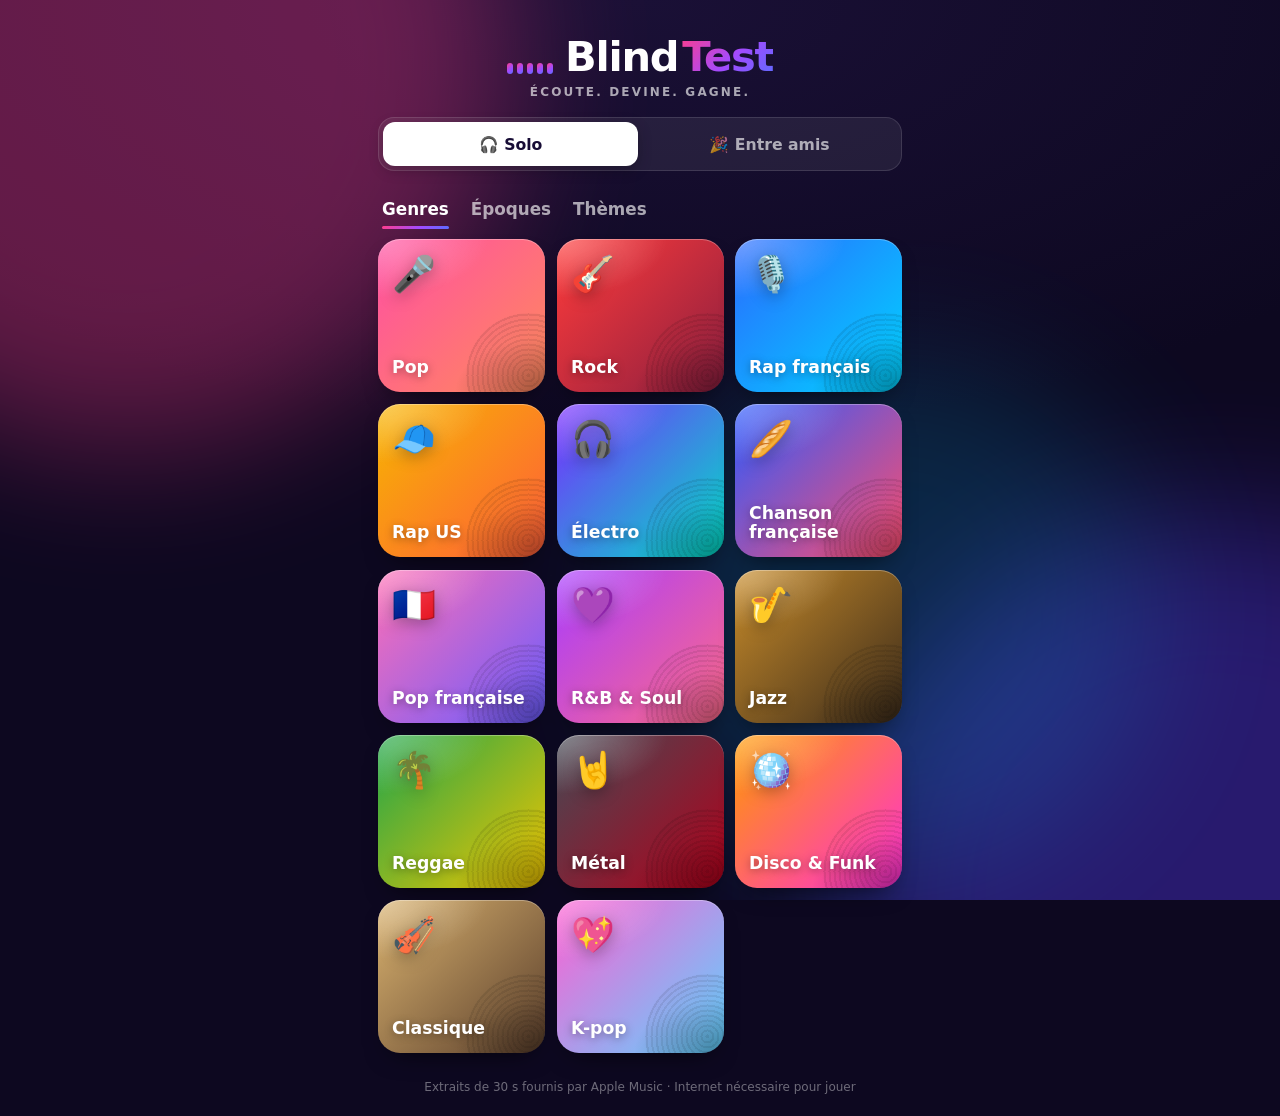
==== index.html @ 9ecc700f "Blind Test : application web installable sur iPhone (PWA) Co-Authored-By: Claude Opus 5.5 <noreply@a" ====
<!doctype html>
<html lang="fr">
<head>
  <meta charset="utf-8">
  <meta name="viewport" content="width=device-width, initial-scale=1, viewport-fit=cover">
  <title>Blind Test</title>
  <meta name="description" content="Le blind test musical par genres, époques et thèmes.">
  <meta name="theme-color" content="#0d0820">
  <meta name="color-scheme" content="dark">
  <meta name="apple-mobile-web-app-capable" content="yes">
  <meta name="mobile-web-app-capable" content="yes">
  <meta name="apple-mobile-web-app-status-bar-style" content="black-translucent">
  <meta name="apple-mobile-web-app-title" content="Blind Test">
  <meta name="format-detection" content="telephone=no">
  <link rel="manifest" href="manifest.webmanifest">
  <link rel="icon" href="icons/icon-192.png" type="image/png">
  <link rel="apple-touch-icon" href="icons/apple-touch-icon.png">
  <link rel="stylesheet" href="css/style.css">
</head>
<body>
  <div class="bg" aria-hidden="true"><span class="blob b1"></span><span class="blob b2"></span><span class="blob b3"></span></div>
  <main id="app" aria-live="polite"></main>
  <div id="sheet-root"></div>
  <div id="toast" role="status"></div>
  <noscript>Activez JavaScript pour jouer.</noscript>
  <script type="module" src="js/app.js"></script>
</body>
</html>
---- css/style.css ----
/* ═════════════ Blind Test : thème sombre « soirée » ═════════════ */
:root {
  --bg: #0d0820;
  --bg2: #1a1036;
  --surface: rgba(255, 255, 255, 0.07);
  --surface-2: rgba(255, 255, 255, 0.12);
  --border: rgba(255, 255, 255, 0.12);
  --text: #ffffff;
  --muted: rgba(255, 255, 255, 0.64);
  --accent: #ff3d8b;
  --accent-2: #7b5cff;
  --accent-grad: linear-gradient(135deg, #ff3d8b 0%, #a24bff 55%, #5b6cff 100%);
  --ok: #2ee59d;
  --ko: #ff4f6d;
  --warn: #ffc24b;
  --p0: #ff4f8b; --p1: #4fc3ff; --p2: #ffd23f; --p3: #7cff6b; --p4: #b388ff; --p5: #ff9f43;
  --radius: 22px;
  --safe-t: env(safe-area-inset-top, 0px);
  --safe-b: env(safe-area-inset-bottom, 0px);
  color-scheme: dark;
}

* { box-sizing: border-box; -webkit-tap-highlight-color: transparent; }
html, body { margin: 0; min-height: 100%; }
body {
  background: var(--bg);
  color: var(--text);
  font-family: -apple-system, BlinkMacSystemFont, "SF Pro Rounded", "SF Pro Display", "Segoe UI", Roboto, system-ui, sans-serif;
  -webkit-font-smoothing: antialiased;
  overscroll-behavior-y: none;
  -webkit-user-select: none; user-select: none;
}
button, input { font: inherit; color: inherit; }
button { cursor: pointer; border: 0; background: none; touch-action: manipulation; }
input { -webkit-user-select: text; user-select: text; }
h1, h2, h3, p { margin: 0; }
[hidden] { display: none !important; }

/* Fond animé */
.bg { position: fixed; inset: 0; overflow: hidden; z-index: -1; background: radial-gradient(120% 80% at 50% 0%, var(--bg2) 0%, var(--bg) 60%); }
.blob { position: absolute; width: 60vmax; height: 60vmax; border-radius: 50%; filter: blur(70px); opacity: 0.35; animation: drift 22s ease-in-out infinite alternate; }
.b1 { background: #ff3d8b; top: -25vmax; left: -20vmax; }
.b2 { background: #5b3cff; bottom: -30vmax; right: -25vmax; animation-delay: -7s; }
.b3 { background: #00c6ff; top: 40%; left: 50%; width: 40vmax; height: 40vmax; opacity: 0.16; animation-delay: -14s; }
@keyframes drift { to { transform: translate(8vmax, 6vmax) scale(1.15); } }

.screen {
  max-width: 560px; margin: 0 auto; min-height: 100vh; min-height: 100dvh;
  padding: calc(var(--safe-t) + 14px) 18px calc(var(--safe-b) + 22px);
  display: flex; flex-direction: column;
  animation: enter 0.35s ease both;
}
.screen.center { justify-content: center; }
@keyframes enter { from { opacity: 0; transform: translateY(10px); } }

.muted { color: var(--muted); }
.small { font-size: 0.88rem; }
.center { text-align: center; }
.huge { font-size: 4.2rem; line-height: 1; }

/* ───────── Boutons ───────── */
.cta {
  display: flex; align-items: center; justify-content: center; gap: 6px;
  width: 100%; min-height: 56px; padding: 0 22px; border-radius: 18px;
  background: var(--accent-grad); color: #fff; font-weight: 700; font-size: 1.08rem; letter-spacing: 0.01em;
  box-shadow: 0 10px 30px -8px rgba(255, 61, 139, 0.6), inset 0 1px 0 rgba(255, 255, 255, 0.25);
  transition: transform 0.12s ease, filter 0.2s;
}
.cta:active { transform: scale(0.97); filter: brightness(1.1); }
.cta.small { width: auto; min-height: 52px; padding: 0 20px; }
.cta.danger { background: linear-gradient(135deg, #ff4f6d, #c2185b); box-shadow: 0 10px 30px -10px rgba(255, 79, 109, 0.7); }
.ghost {
  width: 100%; min-height: 50px; border-radius: 16px; color: var(--muted); font-weight: 600;
  background: var(--surface); border: 1px solid var(--border); margin-top: 10px;
}
.ghost:active { background: var(--surface-2); }
.icon-btn {
  width: 40px; height: 40px; flex: 0 0 40px; border-radius: 50%; display: grid; place-items: center;
  background: var(--surface); border: 1px solid var(--border); color: var(--muted); font-size: 0.95rem;
}
.icon-btn:active { transform: scale(0.92); }

/* ───────── Égaliseur ───────── */
.eq { display: inline-flex; align-items: flex-end; gap: 4px; height: 34px; }
.eq i { width: 6px; border-radius: 3px; background: var(--accent-grad); animation: bounce 0.9s ease-in-out infinite; height: 30%; }
.eq i:nth-child(2n) { animation-duration: 0.7s; animation-delay: -0.2s; }
.eq i:nth-child(3n) { animation-duration: 1.1s; animation-delay: -0.5s; }
.eq i:nth-child(5n) { animation-duration: 0.8s; animation-delay: -0.35s; }
@keyframes bounce { 0%, 100% { height: 18%; } 50% { height: 100%; } }
.eq.wide { height: 28px; gap: 5px; margin: 18px auto 6px; }
.eq.wide i { width: 5px; background: rgba(255, 255, 255, 0.85); }
.eq.calm i { animation-duration: 2.4s; opacity: 0.5; }

/* ═════════════ Accueil ═════════════ */
.hero { text-align: center; padding: 18px 0 18px; }
.logo { display: inline-flex; align-items: center; gap: 12px; }
.logo h1 { font-size: 2.6rem; font-weight: 900; letter-spacing: -0.03em; }
.logo h1 span {
  background: var(--accent-grad); -webkit-background-clip: text; background-clip: text; color: transparent; margin-left: 4px;
}
.tagline { color: var(--muted); margin-top: 4px; letter-spacing: 0.18em; text-transform: uppercase; font-size: 0.75rem; font-weight: 600; }

.hint {
  display: flex; gap: 10px; align-items: center; margin-bottom: 14px; padding: 12px 14px; border-radius: 16px;
  background: rgba(79, 195, 255, 0.12); border: 1px solid rgba(79, 195, 255, 0.35); font-size: 0.9rem; line-height: 1.35;
}
.hint-x { color: var(--muted); padding: 4px 6px; }
.share-ico { display: inline-block; padding: 0 3px; border: 1px solid currentColor; border-radius: 4px; font-size: 0.75rem; }

.seg {
  display: flex; padding: 4px; border-radius: 16px; background: var(--surface); border: 1px solid var(--border); gap: 4px;
}
.seg button {
  flex: 1; min-height: 44px; border-radius: 12px; color: var(--muted); font-weight: 650; font-size: 0.98rem;
  transition: background 0.2s, color 0.2s;
}
.seg button.on { background: #fff; color: #170c35; box-shadow: 0 4px 14px rgba(0, 0, 0, 0.25); }
.seg.small button { min-height: 40px; font-size: 0.92rem; }
.seg.small button.on { background: var(--accent-grad); color: #fff; }

.tabs { display: flex; gap: 22px; margin: 22px 4px 14px; }
.tabs button { padding: 6px 0; color: var(--muted); font-weight: 700; font-size: 1.05rem; position: relative; }
.tabs button.on { color: #fff; }
.tabs button.on::after {
  content: ""; position: absolute; left: 0; right: 0; bottom: -4px; height: 3px; border-radius: 3px; background: var(--accent-grad);
}

.grid { display: grid; grid-template-columns: repeat(2, 1fr); gap: 12px; }
@media (min-width: 480px) { .grid { grid-template-columns: repeat(3, 1fr); } }
.tile {
  position: relative; aspect-ratio: 1 / 0.92; border-radius: var(--radius); padding: 14px; text-align: left;
  background: var(--g); overflow: hidden; isolation: isolate;
  display: flex; flex-direction: column; justify-content: space-between;
  box-shadow: 0 12px 26px -14px rgba(0, 0, 0, 0.8), inset 0 1px 0 rgba(255, 255, 255, 0.3);
  transition: transform 0.15s ease;
  animation: pop 0.4s ease both;
}
.grid .tile:nth-child(2) { animation-delay: 0.03s; } .grid .tile:nth-child(3) { animation-delay: 0.06s; }
.grid .tile:nth-child(4) { animation-delay: 0.09s; } .grid .tile:nth-child(5) { animation-delay: 0.12s; }
.grid .tile:nth-child(6) { animation-delay: 0.15s; } .grid .tile:nth-child(n+7) { animation-delay: 0.18s; }
@keyframes pop { from { opacity: 0; transform: scale(0.92); } }
.tile::before { /* reflet */
  content: ""; position: absolute; inset: 0; z-index: -1;
  background: radial-gradient(120% 70% at 0% 0%, rgba(255, 255, 255, 0.35), transparent 55%),
              radial-gradient(90% 60% at 100% 100%, rgba(0, 0, 0, 0.35), transparent 60%);
}
.tile::after { /* disque décoratif */
  content: ""; position: absolute; right: -28%; bottom: -30%; width: 75%; aspect-ratio: 1; border-radius: 50%; z-index: -1;
  background: repeating-radial-gradient(circle, rgba(0, 0, 0, 0.18) 0 2px, rgba(0, 0, 0, 0.05) 2px 5px);
  opacity: 0.55;
}
.tile:active { transform: scale(0.95); }
.tile-emoji { font-size: 2.2rem; filter: drop-shadow(0 4px 8px rgba(0, 0, 0, 0.3)); }
.tile-name { font-weight: 800; font-size: 1.08rem; line-height: 1.15; text-shadow: 0 2px 8px rgba(0, 0, 0, 0.35); }
.tile-rec {
  position: absolute; top: 12px; right: 12px; font-size: 0.75rem; font-weight: 700; padding: 4px 8px; border-radius: 99px;
  background: rgba(0, 0, 0, 0.3); backdrop-filter: blur(6px); -webkit-backdrop-filter: blur(6px);
}
.foot { margin-top: auto; padding-top: 26px; text-align: center; font-size: 0.75rem; color: rgba(255, 255, 255, 0.4); }

/* ═════════════ Feuille de réglages ═════════════ */
#sheet-root .backdrop {
  position: fixed; inset: 0; background: rgba(5, 2, 15, 0.6); opacity: 0; transition: opacity 0.25s; z-index: 20;
  backdrop-filter: blur(4px); -webkit-backdrop-filter: blur(4px);
}
#sheet-root .sheet {
  position: fixed; left: 0; right: 0; bottom: 0; z-index: 21; margin: 0 auto; max-width: 560px;
  max-height: 92vh; max-height: 92dvh; overflow-y: auto; -webkit-overflow-scrolling: touch;
  background: linear-gradient(180deg, #1f1442, #140c2c); border: 1px solid var(--border); border-bottom: 0;
  border-radius: 28px 28px 0 0; padding: 10px 18px calc(var(--safe-b) + 18px);
  transform: translateY(105%); transition: transform 0.32s cubic-bezier(0.2, 0.9, 0.25, 1);
  box-shadow: 0 -20px 60px rgba(0, 0, 0, 0.5);
}
#sheet-root.open .backdrop { opacity: 1; }
#sheet-root.open .sheet { transform: none; }
.sheet.small { text-align: center; padding-top: 26px; }
.sheet.small h2 { margin-bottom: 6px; }
.sheet.small .cta { margin-top: 20px; }
.grabber { width: 40px; height: 5px; border-radius: 3px; background: rgba(255, 255, 255, 0.25); margin: 0 auto 12px; }
.sheet-head {
  display: flex; align-items: center; gap: 14px; padding: 14px; border-radius: 20px; background: var(--g); margin-bottom: 6px;
  box-shadow: inset 0 1px 0 rgba(255, 255, 255, 0.3);
}
.sheet-head div { flex: 1; }
.sheet-head h2 { font-size: 1.35rem; font-weight: 800; text-shadow: 0 2px 8px rgba(0, 0, 0, 0.3); }
.sheet-head p { font-size: 0.85rem; opacity: 0.85; }
.sheet-head .icon-btn { background: rgba(0, 0, 0, 0.25); color: #fff; border-color: rgba(255, 255, 255, 0.2); }
.sheet-body { padding: 4px 0 16px; }
.field { margin-top: 16px; }
.field > label { display: block; font-size: 0.8rem; font-weight: 700; color: var(--muted); text-transform: uppercase; letter-spacing: 0.08em; margin: 0 0 8px 4px; }
.help { color: var(--muted); font-size: 0.85rem; margin: 8px 4px 0; line-height: 1.35; }
.record { margin: 18px 4px 0; color: var(--muted); font-size: 0.95rem; }
.record b { color: var(--warn); }
.players { display: flex; flex-direction: column; gap: 8px; }
.player-row { display: flex; align-items: center; gap: 10px; }
.player-name {
  flex: 1; min-width: 0; height: 46px; border-radius: 14px; padding: 0 14px; font-size: 16px;
  background: var(--surface); border: 1px solid var(--border); outline: none;
}
.player-name:focus { border-color: var(--accent); background: var(--surface-2); }
.add-player { margin-top: 8px; color: #fff; }

.avatar {
  width: 38px; height: 38px; flex: 0 0 38px; border-radius: 50%; display: inline-grid; place-items: center;
  background: var(--c, var(--accent)); color: #12082a; font-weight: 900; font-size: 1rem;
  box-shadow: 0 0 0 3px rgba(255, 255, 255, 0.12);
}
.avatar.xl { width: 96px; height: 96px; font-size: 2.6rem; margin: 0 auto 14px; box-shadow: 0 0 0 8px rgba(255, 255, 255, 0.08), 0 20px 50px -10px var(--c); }
.dot { display: inline-block; width: 10px; height: 10px; border-radius: 50%; background: var(--c); margin-right: 6px; vertical-align: 1px; }

/* ═════════════ Barre du haut (partie) ═════════════ */
.topbar { display: flex; align-items: center; gap: 12px; }
.progress { flex: 1; height: 8px; border-radius: 99px; background: var(--surface-2); overflow: hidden; }
.progress i { display: block; height: 100%; border-radius: inherit; background: var(--accent-grad); transition: width 0.4s; }
.pill {
  padding: 8px 14px; border-radius: 99px; background: var(--surface); border: 1px solid var(--border);
  font-size: 0.92rem; white-space: nowrap; max-width: 46vw; overflow: hidden; text-overflow: ellipsis;
}
.pill b { font-variant-numeric: tabular-nums; }

/* ═════════════ Chargement / intro / erreurs ═════════════ */
.loading, .error-card { text-align: center; display: flex; flex-direction: column; align-items: center; gap: 10px; }
.loading .disc { margin-bottom: 24px; }
.loading .ghost { max-width: 220px; margin-top: 26px; }
.error-card p { color: var(--muted); line-height: 1.45; margin-bottom: 18px; max-width: 360px; }
.error-card .cta { max-width: 320px; }
.error-card .ghost { max-width: 320px; }

.intro-card {
  margin: auto 0; text-align: center; padding: 34px 22px 22px; border-radius: 30px;
  background: linear-gradient(180deg, rgba(255, 255, 255, 0.09), rgba(255, 255, 255, 0.03)); border: 1px solid var(--border);
  position: relative; overflow: hidden;
}
.intro-card::before {
  content: ""; position: absolute; inset: -40% -40% auto; height: 70%; background: var(--g); filter: blur(60px); opacity: 0.45; z-index: -1;
}
.intro-card h2 { font-size: 1.7rem; font-weight: 850; margin: 8px 0 6px; }
.intro-card .huge { margin-bottom: 6px; }
.intro-card .cta { margin-top: 26px; }
.intro-card .small { margin-top: 10px; }
.hl { background: var(--accent-grad); -webkit-background-clip: text; background-clip: text; color: transparent; }
.chips { display: flex; flex-wrap: wrap; justify-content: center; gap: 8px; margin-top: 16px; }
.chip { padding: 7px 12px; border-radius: 99px; background: var(--surface); border: 1px solid var(--border); font-size: 0.9rem; }

/* ═════════════ Vinyle ═════════════ */
.disc {
  position: relative; width: 220px; height: 220px; border-radius: 50%;
  background:
    radial-gradient(circle, transparent 0 33%, rgba(255, 255, 255, 0.0) 33%),
    conic-gradient(from 30deg, rgba(255, 255, 255, 0.0), rgba(255, 255, 255, 0.16) 12%, rgba(255, 255, 255, 0) 25%, rgba(255, 255, 255, 0) 50%, rgba(255, 255, 255, 0.14) 62%, rgba(255, 255, 255, 0) 75%),
    repeating-radial-gradient(circle, #111 0 1.5px, #1d1d22 1.5px 3.5px);
  box-shadow: 0 25px 60px -15px rgba(0, 0, 0, 0.8), 0 0 0 6px rgba(255, 255, 255, 0.04);
}
.disc.big { width: 170px; height: 170px; }
.disc-label {
  position: absolute; inset: 33%; border-radius: 50%; background: var(--g); display: grid; place-items: center;
  box-shadow: inset 0 0 0 2px rgba(255, 255, 255, 0.25);
}
.disc-label span { font-size: 2rem; }
.disc-label::after { content: ""; position: absolute; width: 10px; height: 10px; border-radius: 50%; background: var(--bg); }
.disc.spinning { animation: spin 2.6s linear infinite; }
.disc.spinning .disc-label span { animation: spin 2.6s linear infinite reverse; }
@keyframes spin { to { transform: rotate(360deg); } }

/* ═════════════ Manche ═════════════ */
.stage { text-align: center; padding-top: 18px; }
.disc-wrap { position: relative; width: 256px; height: 256px; margin: 6px auto 0; display: grid; place-items: center; }
.ring { position: absolute; inset: 0; transform: rotate(-90deg); }
.ring circle { fill: none; stroke-width: 5; }
.ring-bg { stroke: rgba(255, 255, 255, 0.08); }
.ring-fg { stroke: #fff; stroke-linecap: round; stroke-dasharray: 100; stroke-dashoffset: 0; }
.disc-wrap.urgent .ring-fg { stroke: var(--ko); }
.disc-wrap.urgent .time { background: var(--ko); animation: beat 1s ease-in-out infinite; }
@keyframes beat { 50% { transform: translateX(-50%) scale(1.12); } }
.disc-wrap.revealed .ring, .disc-wrap.revealed .time { opacity: 0; transition: opacity 0.3s; }
.time {
  position: absolute; bottom: -4px; left: 50%; transform: translateX(-50%);
  min-width: 54px; padding: 6px 12px; border-radius: 99px; background: #fff; color: #170c35;
  font-weight: 900; font-size: 1.2rem; font-variant-numeric: tabular-nums;
  box-shadow: 0 8px 20px rgba(0, 0, 0, 0.35);
}
.round-num { color: var(--muted); font-size: 0.9rem; font-weight: 600; }
.prompt { font-size: 1.55rem; font-weight: 850; margin-top: 6px; letter-spacing: -0.01em; }

.cover-wrap { width: 230px; height: 230px; perspective: 800px; }
.cover {
  width: 100%; height: 100%; border-radius: 22px; object-fit: cover; background: var(--g);
  box-shadow: 0 30px 60px -15px rgba(0, 0, 0, 0.8), 0 0 0 1px rgba(255, 255, 255, 0.1);
  animation: flip 0.6s cubic-bezier(0.2, 0.9, 0.3, 1.2) both;
}
@keyframes flip { from { transform: rotateY(90deg) scale(0.8); opacity: 0; } }

.answers { margin-top: 22px; }
.choices { display: flex; flex-direction: column; gap: 10px; }
.choice {
  min-height: 58px; padding: 12px 18px; border-radius: 18px; text-align: left; font-weight: 650; font-size: 1.04rem; line-height: 1.25;
  background: var(--surface); border: 1px solid var(--border);
  backdrop-filter: blur(10px); -webkit-backdrop-filter: blur(10px);
  transition: transform 0.12s, background 0.25s, opacity 0.25s, border-color 0.25s;
  animation: rise 0.35s ease both; animation-delay: var(--d);
}
@keyframes rise { from { opacity: 0; transform: translateY(12px); } }
.choice:active { transform: scale(0.98); background: var(--surface-2); }
.choice.right { background: rgba(46, 229, 157, 0.22); border-color: var(--ok); box-shadow: 0 0 24px -4px rgba(46, 229, 157, 0.6); animation: none; }
.choice.right::after { content: "✓"; float: right; color: var(--ok); font-weight: 900; }
.choice.wrong { background: rgba(255, 79, 109, 0.2); border-color: var(--ko); animation: shake 0.4s ease; }
.choice.wrong::after { content: "✗"; float: right; color: var(--ko); font-weight: 900; }
.choice.dim { opacity: 0.35; }
.choice:disabled { cursor: default; }
@keyframes shake { 20%, 60% { transform: translateX(-7px); } 40%, 80% { transform: translateX(7px); } }

.typed { display: flex; gap: 10px; }
.typed input {
  flex: 1; min-width: 0; height: 56px; border-radius: 18px; padding: 0 18px; font-size: 17px;
  background: var(--surface); border: 1px solid var(--border); outline: none;
}
.typed input:focus { border-color: var(--accent); box-shadow: 0 0 0 4px rgba(255, 61, 139, 0.2); }

.tap-play { position: fixed; inset: auto 18px calc(var(--safe-b) + 24px); max-width: 520px; margin: 0 auto; z-index: 5; }

/* Révélation */
.reveal { text-align: center; animation: enter 0.35s ease both; }
.verdict {
  display: inline-flex; align-items: center; gap: 10px; padding: 10px 18px; border-radius: 99px; font-weight: 800; font-size: 1.05rem;
}
.verdict.ok { background: rgba(46, 229, 157, 0.16); color: var(--ok); }
.verdict.ko { background: rgba(255, 79, 109, 0.16); color: var(--ko); }
.verdict.warn { background: rgba(255, 194, 75, 0.16); color: var(--warn); font-size: 0.95rem; }
.verdict .pts { background: var(--ok); color: #06261a; padding: 3px 10px; border-radius: 99px; animation: bump 0.5s ease; }
.verdict .said { color: var(--muted); font-weight: 600; }
@keyframes bump { 40% { transform: scale(1.3); } }
.streak { margin-top: 8px; color: var(--warn); font-weight: 700; font-size: 0.92rem; }
.track-info { margin: 14px 0 18px; }
.track-info h3 { font-size: 1.35rem; font-weight: 850; line-height: 1.2; }
.track-info .artist { color: #fff; opacity: 0.85; font-size: 1.05rem; margin-top: 4px; }
.track-info .small { margin-top: 4px; }
.work-line { font-size: 0.8rem; font-weight: 800; letter-spacing: 0.12em; text-transform: uppercase; color: var(--warn); margin-bottom: 6px; }
.who { font-weight: 700; margin-bottom: 10px; }
.winners { display: grid; grid-template-columns: repeat(2, 1fr); gap: 8px; margin-bottom: 16px; }
.winner {
  display: flex; align-items: center; gap: 10px; padding: 8px 12px; border-radius: 16px; min-height: 54px; text-align: left; font-weight: 700;
  background: var(--surface); border: 1px solid var(--border); transition: all 0.2s;
}
.winner .avatar { width: 32px; height: 32px; flex-basis: 32px; font-size: 0.9rem; }
.winner.on { border-color: var(--c); background: color-mix(in srgb, var(--c) 25%, transparent); box-shadow: 0 0 18px -4px var(--c); }
.winner.on::after { content: "+1"; margin-left: auto; color: var(--c); font-weight: 900; }

/* ═════════════ Résultats ═════════════ */
.results { text-align: center; padding-top: 22px; position: relative; }
.results::before {
  content: ""; position: absolute; inset: -60px -40px auto; height: 260px; background: var(--g); filter: blur(80px); opacity: 0.35; z-index: -1;
}
.mood { font-size: 1.9rem; font-weight: 900; margin: 6px 0 14px; }
.big-score span {
  display: block; font-size: 4.6rem; font-weight: 900; line-height: 1; letter-spacing: -0.04em; font-variant-numeric: tabular-nums;
  background: linear-gradient(180deg, #fff, #ffc2e0); -webkit-background-clip: text; background-clip: text; color: transparent;
}
.big-score small { color: var(--muted); text-transform: uppercase; letter-spacing: 0.2em; font-size: 0.75rem; font-weight: 700; }
.badge-record {
  display: inline-block; margin-top: 12px; padding: 8px 16px; border-radius: 99px; font-weight: 800;
  background: linear-gradient(135deg, #ffd23f, #ff9f43); color: #3a1d00; animation: bump 0.6s ease 0.3s both;
}
.stats { display: grid; grid-template-columns: 1fr 1fr; gap: 10px; margin: 20px 0 6px; }
.stats div { padding: 14px; border-radius: 18px; background: var(--surface); border: 1px solid var(--border); }
.stats b { display: block; font-size: 1.5rem; font-weight: 900; }
.stats span { color: var(--muted); font-size: 0.82rem; }
.podium { list-style: none; padding: 0; margin: 0 0 6px; display: flex; flex-direction: column; gap: 8px; }
.rank {
  display: flex; align-items: center; gap: 12px; padding: 10px 14px; border-radius: 18px; text-align: left;
  background: var(--surface); border: 1px solid var(--border); animation: rise 0.4s ease both;
}
.rank.r1 { background: linear-gradient(135deg, rgba(255, 210, 63, 0.22), rgba(255, 255, 255, 0.05)); border-color: rgba(255, 210, 63, 0.5); padding: 14px; }
.rank:nth-child(2) { animation-delay: 0.08s; } .rank:nth-child(3) { animation-delay: 0.16s; } .rank:nth-child(n+4) { animation-delay: 0.24s; }
.place { width: 30px; font-size: 1.4rem; text-align: center; font-weight: 800; color: var(--muted); }
.pname { flex: 1; font-weight: 750; overflow: hidden; text-overflow: ellipsis; white-space: nowrap; }
.pscore { font-weight: 900; font-size: 1.2rem; font-variant-numeric: tabular-nums; }
.pscore small { font-size: 0.75rem; color: var(--muted); font-weight: 600; }
.actions { margin: 22px 0 8px; }
.recap-title { text-align: left; font-size: 0.8rem; font-weight: 800; color: var(--muted); text-transform: uppercase; letter-spacing: 0.1em; margin: 24px 4px 10px; }
.recap { list-style: none; padding: 0; margin: 0; display: flex; flex-direction: column; gap: 8px; }
.recap-row {
  display: flex; align-items: center; gap: 12px; padding: 8px 10px 8px 8px; border-radius: 16px; text-align: left;
  background: var(--surface); border: 1px solid transparent; transition: border-color 0.2s, background 0.2s;
}
.recap-row.playing { border-color: var(--accent); background: rgba(255, 61, 139, 0.1); }
.recap-play { position: relative; width: 52px; height: 52px; flex: 0 0 52px; border-radius: 12px; overflow: hidden; background: var(--surface-2); }
.recap-play img { width: 100%; height: 100%; object-fit: cover; display: block; }
.play-ico { position: absolute; inset: 0; display: grid; place-items: center; background: rgba(0, 0, 0, 0.35); font-size: 1rem; }
.recap-row.playing .play-ico::before { content: "❚❚"; font-size: 0.8rem; }
.recap-row.playing .play-ico { font-size: 0; }
.recap-text { flex: 1; min-width: 0; display: flex; flex-direction: column; }
.recap-text b, .recap-text span { overflow: hidden; text-overflow: ellipsis; white-space: nowrap; }
.recap-text b { font-size: 0.98rem; }
.recap-text span { color: var(--muted); font-size: 0.85rem; }
.mark { font-weight: 900; font-size: 1.1rem; min-width: 22px; text-align: center; color: var(--muted); }
.mark.ok { color: var(--ok); } .mark.ko { color: var(--ko); }
.mark .dot { margin: 0 1px; }
.am { width: 34px; height: 34px; border-radius: 50%; display: grid; place-items: center; color: var(--muted); text-decoration: none; background: var(--surface); }

/* ═════════════ Divers ═════════════ */
#toast {
  position: fixed; left: 50%; bottom: calc(var(--safe-b) + 24px); transform: translate(-50%, 30px); opacity: 0; pointer-events: none;
  padding: 12px 18px; border-radius: 16px; background: #fff; color: #170c35; font-weight: 650; z-index: 40; max-width: calc(100% - 36px);
  box-shadow: 0 12px 40px rgba(0, 0, 0, 0.4); transition: all 0.3s ease; text-align: center;
}
#toast.show { opacity: 1; transform: translate(-50%, 0); }
.confetti { position: fixed; inset: 0; pointer-events: none; z-index: 30; overflow: hidden; }
.confetti i { position: absolute; top: -20px; width: 9px; height: 14px; border-radius: 2px; animation: fall linear forwards; }
@keyframes fall { to { transform: translate(var(--x), 110vh) rotate(var(--r)); } }

@media (max-height: 700px) {
  .disc-wrap { width: 210px; height: 210px; }
  .disc { width: 180px; height: 180px; }
  .cover-wrap { width: 190px; height: 190px; }
  .stage { padding-top: 8px; }
  .prompt { font-size: 1.35rem; }
}
@media (prefers-reduced-motion: reduce) {
  *, *::before, *::after { animation-duration: 0.01ms !important; animation-iteration-count: 1 !important; transition-duration: 0.01ms !important; }
}
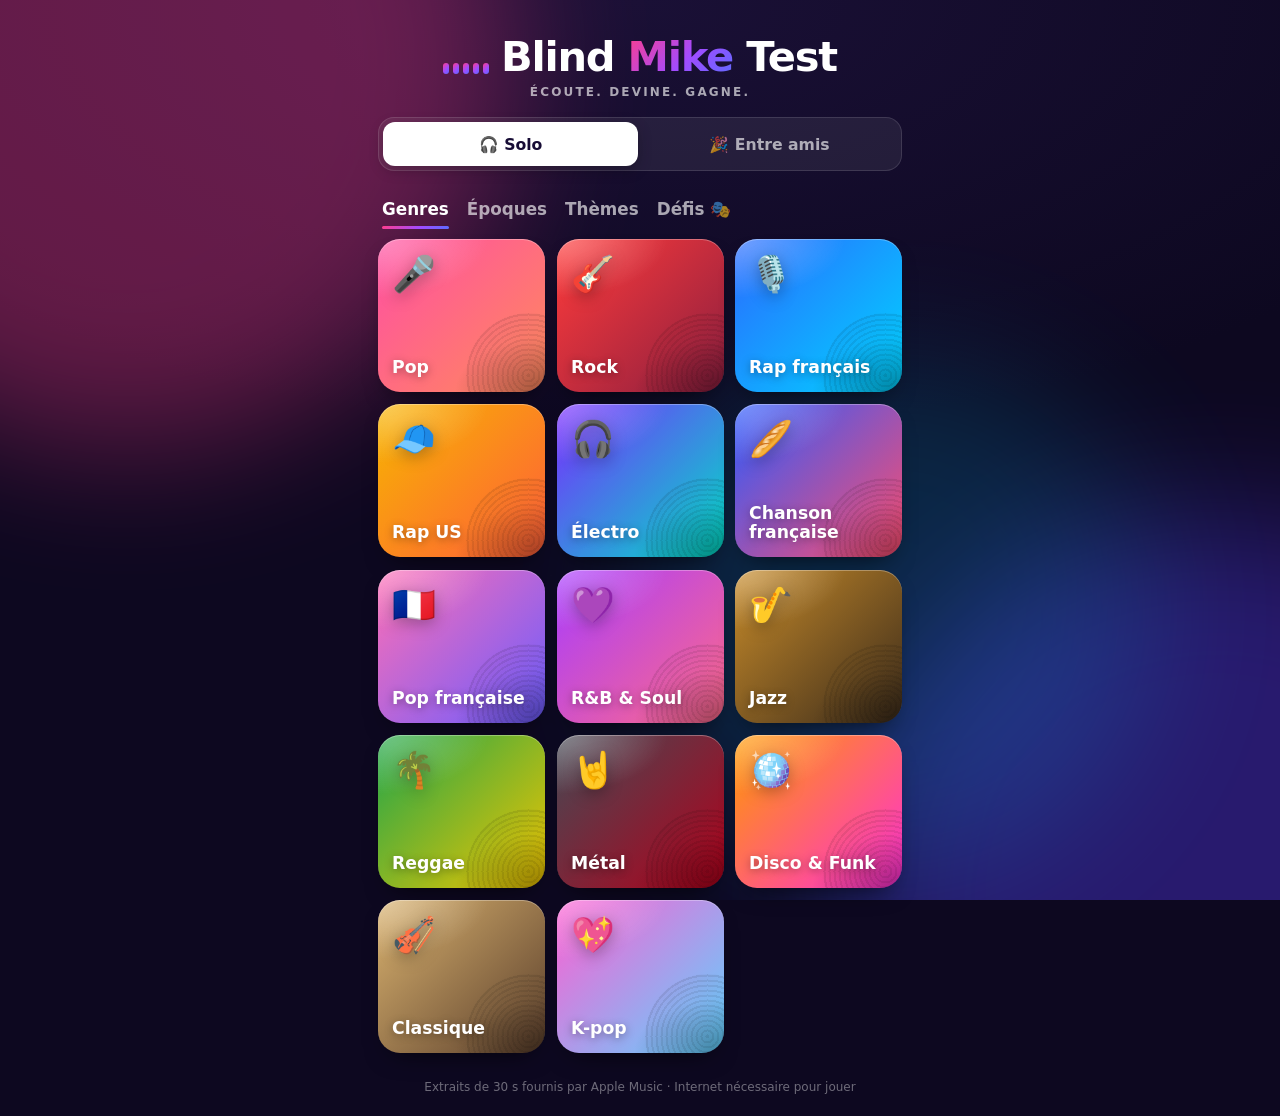
==== commit 2c539227: "Renomme l'application : Blind Mike Test Co-Authored-By: Claude Opus 5.5 <noreply@anthropic.com>" ====
--- a/index.html
+++ b/index.html
@@ -3,14 +3,14 @@
 <head>
   <meta charset="utf-8">
   <meta name="viewport" content="width=device-width, initial-scale=1, viewport-fit=cover">
-  <title>Blind Test</title>
+  <title>Blind Mike Test</title>
   <meta name="description" content="Le blind test musical par genres, époques et thèmes.">
   <meta name="theme-color" content="#0d0820">
   <meta name="color-scheme" content="dark">
   <meta name="apple-mobile-web-app-capable" content="yes">
   <meta name="mobile-web-app-capable" content="yes">
   <meta name="apple-mobile-web-app-status-bar-style" content="black-translucent">
-  <meta name="apple-mobile-web-app-title" content="Blind Test">
+  <meta name="apple-mobile-web-app-title" content="Blind Mike Test">
   <meta name="format-detection" content="telephone=no">
   <link rel="manifest" href="manifest.webmanifest">
   <link rel="icon" href="icons/icon-192.png" type="image/png">
--- a/css/style.css
+++ b/css/style.css
@@ -1,4 +1,4 @@
-/* ═════════════ Blind Test : thème sombre « soirée » ═════════════ */
+/* ═════════════ Blind Mike Test : thème sombre « soirée » ═════════════ */
 :root {
   --bg: #0d0820;
   --bg2: #1a1036;
@@ -94,9 +94,9 @@
 /* ═════════════ Accueil ═════════════ */
 .hero { text-align: center; padding: 18px 0 18px; }
 .logo { display: inline-flex; align-items: center; gap: 12px; }
-.logo h1 { font-size: 2.6rem; font-weight: 900; letter-spacing: -0.03em; }
+.logo h1 { font-size: clamp(1.8rem, 8.6vw, 2.6rem); white-space: nowrap; font-weight: 900; letter-spacing: -0.03em; }
 .logo h1 span {
-  background: var(--accent-grad); -webkit-background-clip: text; background-clip: text; color: transparent; margin-left: 4px;
+  background: var(--accent-grad); -webkit-background-clip: text; background-clip: text; color: transparent;
 }
 .tagline { color: var(--muted); margin-top: 4px; letter-spacing: 0.18em; text-transform: uppercase; font-size: 0.75rem; font-weight: 600; }
 
@@ -118,7 +118,7 @@
 .seg.small button { min-height: 40px; font-size: 0.92rem; }
 .seg.small button.on { background: var(--accent-grad); color: #fff; }
 
-.tabs { display: flex; gap: 22px; margin: 22px 4px 14px; }
+.tabs { display: flex; gap: 18px; margin: 22px 4px 14px; flex-wrap: wrap; }
 .tabs button { padding: 6px 0; color: var(--muted); font-weight: 700; font-size: 1.05rem; position: relative; }
 .tabs button.on { color: #fff; }
 .tabs button.on::after {
@@ -418,3 +418,38 @@
 @media (prefers-reduced-motion: reduce) {
   *, *::before, *::after { animation-duration: 0.01ms !important; animation-iteration-count: 1 !important; transition-duration: 0.01ms !important; }
 }
+
+/* Mode difficile */
+.hard-badge { display: inline-block; margin: 4px 0 0; padding: 5px 12px; border-radius: 999px; font-size: 14px; font-weight: 700;
+  background: rgba(255, 94, 58, 0.18); color: #ffb39e; }
+.eq.muted-eq i { animation: none; height: 12%; opacity: 0.35; }
+.clip-over { position: absolute; left: 50%; top: -8px; transform: translateX(-50%); white-space: nowrap; padding: 6px 12px;
+  border-radius: 999px; background: rgba(13, 8, 32, 0.85); border: 1px solid rgba(255, 255, 255, 0.15); font-size: 14px; font-weight: 600;
+  animation: pop-in 0.25s ease-out; }
+@keyframes pop-in { from { opacity: 0; transform: translate(-50%, 6px); } to { opacity: 1; transform: translate(-50%, 0); } }
+
+/* Défis */
+.tab-intro { color: var(--muted); font-size: 0.92rem; margin: -4px 4px 14px; line-height: 1.4; }
+.sheet-desc { margin: 14px 4px 0; line-height: 1.4; color: var(--text); font-size: 0.98rem; }
+.select {
+  width: 100%; min-height: 50px; padding: 0 14px; border-radius: 14px; font: inherit; font-size: 1rem; font-weight: 600;
+  color: var(--text); background: var(--surface); border: 1px solid var(--border); -webkit-appearance: none; appearance: none;
+  background-image: linear-gradient(45deg, transparent 50%, rgba(255,255,255,.7) 50%), linear-gradient(135deg, rgba(255,255,255,.7) 50%, transparent 50%);
+  background-position: calc(100% - 20px) 22px, calc(100% - 14px) 22px; background-size: 6px 6px; background-repeat: no-repeat;
+}
+.select option, .select optgroup { color: #000; }
+.fx-badge {
+  display: inline-block; margin: 0 auto 4px; padding: 6px 14px; border-radius: 999px; font-weight: 700; font-size: 0.95rem;
+  background: rgba(255, 255, 255, 0.12); border: 1px solid rgba(255, 255, 255, 0.18);
+}
+.stage.compact .disc-wrap { transform: scale(0.56); margin: -52px auto -52px; }
+.stage.compact .eq.wide { margin: 8px auto 2px; height: 18px; }
+.lyric-card {
+  margin: 12px 0 4px; padding: 14px 16px; border-radius: 18px; text-align: left;
+  background: rgba(255, 255, 255, 0.08); border: 1px solid var(--border);
+}
+.lyric-song { color: var(--muted); font-size: 0.82rem; font-weight: 600; margin: 0 0 8px; }
+.lyric-before { color: var(--muted); font-size: 1rem; margin: 0 0 4px; font-style: italic; line-height: 1.35; }
+.lyric-line { font-size: 1.18rem; font-weight: 700; margin: 0; line-height: 1.4; }
+.lyric-line .blank { color: var(--accent); letter-spacing: 0.06em; }
+.lyric-line mark { background: var(--ok); color: #06281a; padding: 0 6px; border-radius: 6px; }
